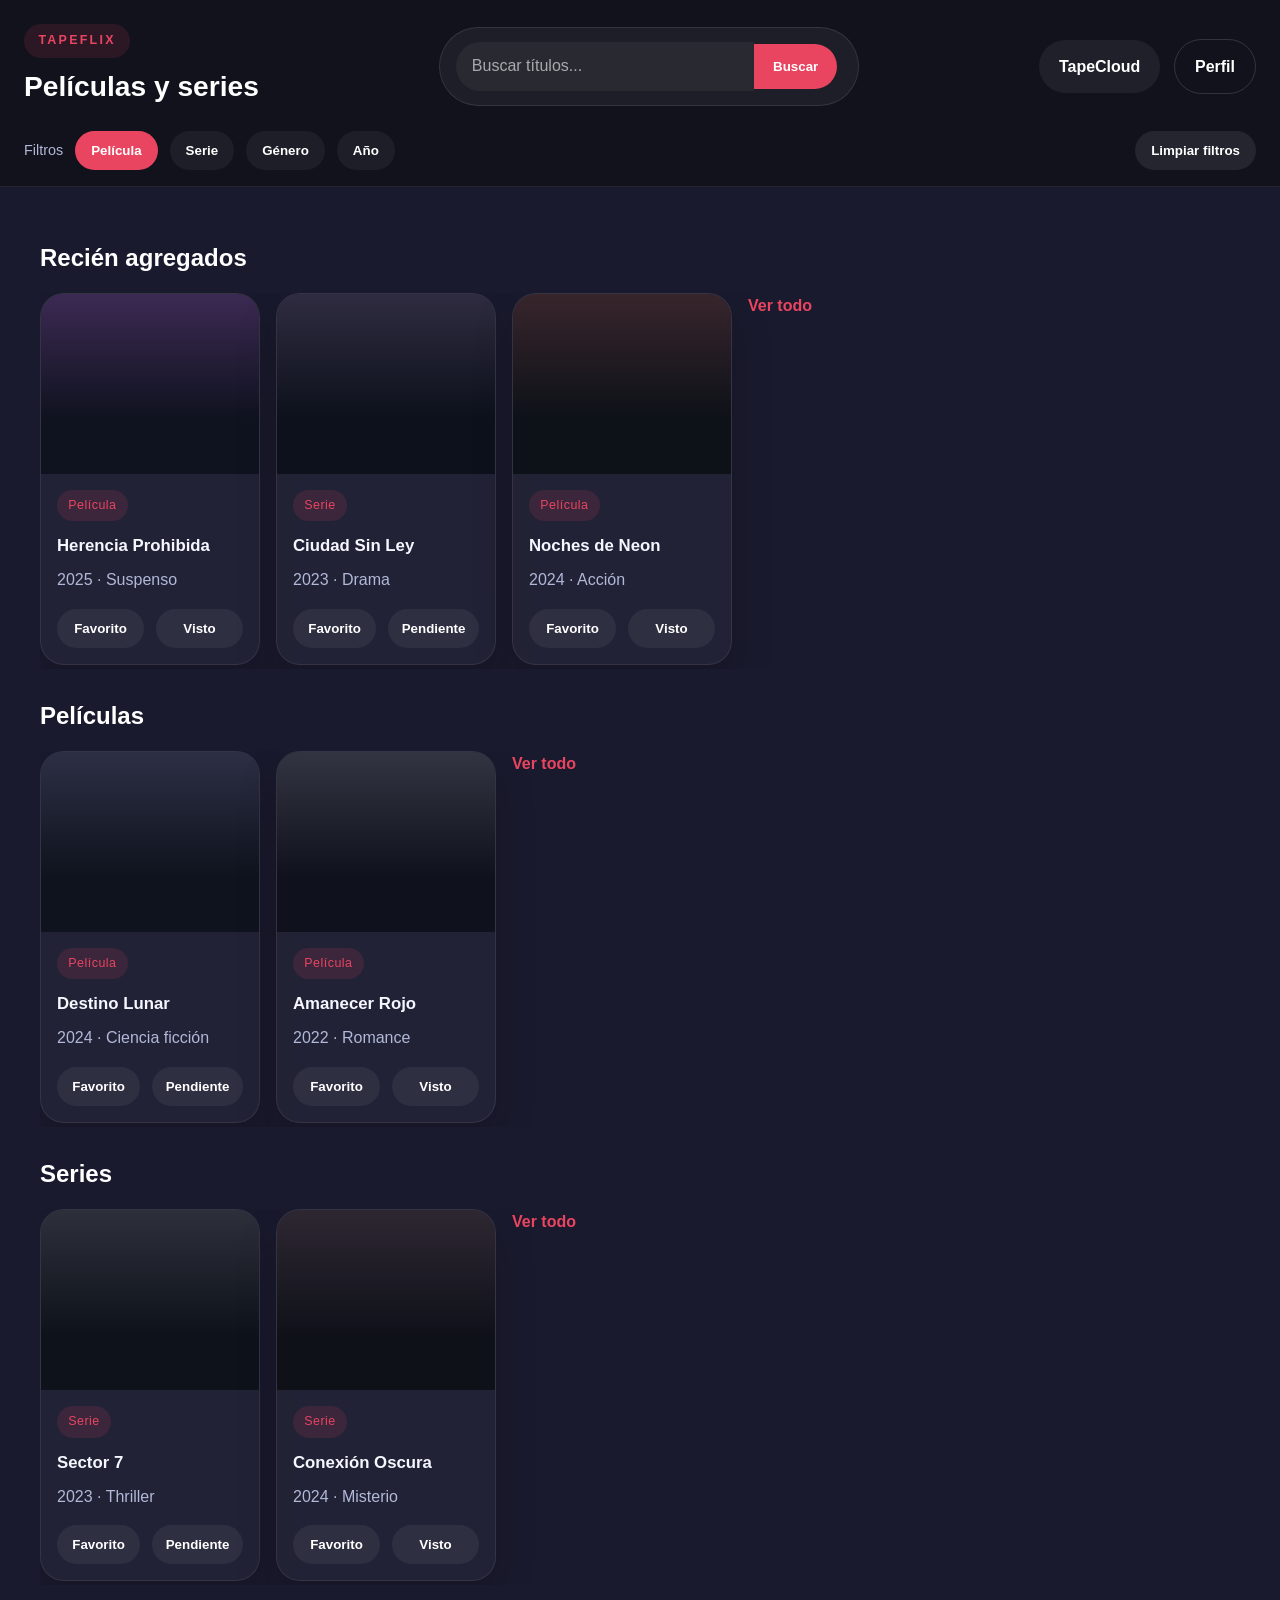
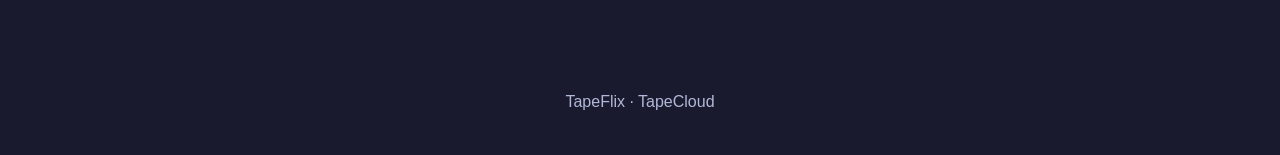
==== tapeflix.html @ 9e310d15 "Add files via upload" ====
﻿<!DOCTYPE html>
<html lang="es">
<head>
  <meta charset="UTF-8" />
  <meta name="viewport" content="width=device-width, initial-scale=1.0" />
  <title>TapeFlix</title>
  <link rel="icon" href="images/TapeFlix.jpeg" type="image/jpeg" />
  <link rel="stylesheet" href="Styles/styles.css" />
  <link rel="stylesheet" href="Styles/tapeflix.css" />
</head>
<body>
  <header class="flix-header">
    <div class="brand-row">
      <div class="brand-info">
        <span class="brand-mark">TAPEFLIX</span>
        <h1>Películas y series</h1>
      </div>
      <div class="search-bar flix-search">
        <input type="search" placeholder="Buscar títulos..." aria-label="Buscar títulos" />
        <button>Buscar</button>
      </div>
      <div class="nav-links">
        <a class="nav-pill" href="index.html">TapeCloud</a>
        <a class="nav-pill outline" href="#">Perfil</a>
      </div>
    </div>
    <div class="filter-row">
      <div class="filter-group">
        <span class="filter-label">Filtros</span>
        <button class="filter-btn active">Película</button>
        <button class="filter-btn">Serie</button>
        <button class="filter-btn">Género</button>
        <button class="filter-btn">Año</button>
      </div>
      <button class="filter-clear">Limpiar filtros</button>
    </div>
  </header>

  <main class="container flix-page">
    <section class="catalog-section">
      <div class="section-header">
        <h2>Recién agregados</h2>
      </div>
      <div class="card-row">
        <article class="media-card">
          <div class="media-cover cover-1"></div>
          <div class="card-body">
            <span class="badge">Película</span>
            <h3>Herencia Prohibida</h3>
            <p>2025 · Suspenso</p>
          </div>
          <div class="card-actions">
            <button class="icon-btn">Favorito</button>
            <button class="icon-btn">Visto</button>
          </div>
        </article>
        <article class="media-card">
          <div class="media-cover cover-2"></div>
          <div class="card-body">
            <span class="badge">Serie</span>
            <h3>Ciudad Sin Ley</h3>
            <p>2023 · Drama</p>
          </div>
          <div class="card-actions">
            <button class="icon-btn">Favorito</button>
            <button class="icon-btn">Pendiente</button>
          </div>
        </article>
        <article class="media-card">
          <div class="media-cover cover-3"></div>
          <div class="card-body">
            <span class="badge">Película</span>
            <h3>Noches de Neon</h3>
            <p>2024 · Acción</p>
          </div>
          <div class="card-actions">
            <button class="icon-btn">Favorito</button>
            <button class="icon-btn">Visto</button>
          </div>
        </article>
        <a class="view-all-card" href="#">Ver todo</a>
      </div>
    </section>

    <section class="catalog-section">
      <div class="section-header">
        <h2>Películas</h2>
      </div>
      <div class="card-row">
        <article class="media-card">
          <div class="media-cover cover-4"></div>
          <div class="card-body">
            <span class="badge">Película</span>
            <h3>Destino Lunar</h3>
            <p>2024 · Ciencia ficción</p>
          </div>
          <div class="card-actions">
            <button class="icon-btn">Favorito</button>
            <button class="icon-btn">Pendiente</button>
          </div>
        </article>
        <article class="media-card">
          <div class="media-cover cover-5"></div>
          <div class="card-body">
            <span class="badge">Película</span>
            <h3>Amanecer Rojo</h3>
            <p>2022 · Romance</p>
          </div>
          <div class="card-actions">
            <button class="icon-btn">Favorito</button>
            <button class="icon-btn">Visto</button>
          </div>
        </article>
        <a class="view-all-card" href="#">Ver todo</a>
      </div>
    </section>

    <section class="catalog-section">
      <div class="section-header">
        <h2>Series</h2>
      </div>
      <div class="card-row">
        <article class="media-card">
          <div class="media-cover cover-6"></div>
          <div class="card-body">
            <span class="badge">Serie</span>
            <h3>Sector 7</h3>
            <p>2023 · Thriller</p>
          </div>
          <div class="card-actions">
            <button class="icon-btn">Favorito</button>
            <button class="icon-btn">Pendiente</button>
          </div>
        </article>
        <article class="media-card">
          <div class="media-cover cover-7"></div>
          <div class="card-body">
            <span class="badge">Serie</span>
            <h3>Conexión Oscura</h3>
            <p>2024 · Misterio</p>
          </div>
          <div class="card-actions">
            <button class="icon-btn">Favorito</button>
            <button class="icon-btn">Visto</button>
          </div>
        </article>
        <a class="view-all-card" href="#">Ver todo</a>
      </div>
    </section>

  </main>

  <footer class="footer">
    <p>TapeFlix · TapeCloud</p>
  </footer>
</body>
</html>
---- Styles/styles.css ----
:root {
  color-scheme: dark;
  --bg: #1A1A2E;
  --surface: #1A1A2E;
  --surface-2: #202040;
  --text: #f5f7ff;
  --muted: #b1b8d8;
  --accent: #E94560;
  --accent-alt: #811a2e;
  --border: rgba(255,255,255,0.08);
  --shadow: 0 20px 60px rgba(0,0,0,0.35);
}

* {
  box-sizing: border-box;
}

html, body {
  margin: 0;
  padding: 0;
  min-height: 100%;
  background: radial-gradient(circle at top, rgba(26, 26, 46, 0.95) 0%, var(--bg) 60%);
  color: var(--text);
  font-family: Verdana, Geneva, Tahoma, sans-serif;
  line-height: 1.6;
}

body {
  display: flex;
  flex-direction: column;
}

img {
  max-width: 100%;
}

a {
  color: var(--accent);
  text-decoration: none;
}

a:hover {
  text-decoration: underline;
}

.hero {
  padding: 3rem 1.5rem 2rem;
  background: linear-gradient(180deg, rgba(26,26,46,0.96), rgba(26,26,46,0.95));
  border-bottom: 1px solid rgba(255,255,255,0.05);
}

.hero__content {
  max-width: 900px;
  margin: 0 auto;
}

.eyebrow {
  margin: 0 0 0.75rem;
  font-size: 0.9rem;
  letter-spacing: 0.18em;
  text-transform: uppercase;
  color: var(--muted);
}

.hero h1 {
  margin: 0;
  font-size: clamp(2.1rem, 4vw, 3.4rem);
}

.hero__subtitle {
  margin: 1rem 0 0;
  color: var(--muted);
  max-width: 700px;
}

.container {
  width: min(1200px, calc(100% - 2rem));
  margin: 0 auto;
  padding: 2rem 0 4rem;
  display: grid;
  grid-template-columns: 280px minmax(0, 1fr);
  gap: 2rem;
}

.toc {
  position: sticky;
  top: 1rem;
  align-self: start;
  background: rgba(19,21,36,0.95);
  border: 1px solid var(--border);
  border-radius: 24px;
  padding: 1.5rem;
}

.toc h2 {
  margin-top: 0;
  font-size: 1.2rem;
}

.toc ul {
  list-style: none;
  padding: 0;
  margin: 1rem 0 0;
}

.toc li {
  margin-bottom: 0.85rem;
}

.toc a {
  color: var(--text);
}

.card {
  background: rgba(27,30,47,0.96);
  border: 1px solid var(--border);
  border-radius: 24px;
  padding: 1.75rem;
  box-shadow: var(--shadow);
}

.card + .card {
  margin-top: 1.5rem;
}

.card h2 {
  margin-top: 0;
  color: #fff;
}

.card h3 {
  margin-bottom: 0.75rem;
}

.card p,
.card li,
.card strong,
.card span {
  color: var(--text);
}

.card ul,
.card ol {
  margin: 1rem 0 0;
  padding-left: 1.4rem;
}

.card-grid,
.card-grid-2,
.design-grid {
  display: grid;
  gap: 1rem;
  margin-top: 1rem;
}

.card-grid {
  grid-template-columns: repeat(auto-fit, minmax(180px, 1fr));
}

.card-grid-2 {
  grid-template-columns: repeat(auto-fit, minmax(240px, 1fr));
}

.design-grid {
  grid-template-columns: repeat(auto-fit, minmax(200px, 1fr));
}

.stat,
.design-grid article {
  background: rgba(14,16,29,0.92);
  border: 1px solid rgba(255,255,255,0.06);
  border-radius: 18px;
  padding: 1rem;
}

.stat strong {
  display: block;
  margin-bottom: 0.6rem;
  color: var(--muted);
}

.stat span,
.design-grid p {
  font-size: 0.98rem;
}

.architecture-box {
  background: rgba(13,15,25,0.95);
  border: 1px solid rgba(255,255,255,0.08);
  border-radius: 20px;
  padding: 1rem;
  margin: 1rem 0;
}

.architecture-box .arch-title {
  margin: 0 0 0.75rem;
  font-weight: 700;
}

.architecture-box pre {
  margin: 0;
  font-family: ui-monospace, SFMono-Regular, Menlo, Monaco, Consolas, monospace;
  color: #c7d2fe;
  white-space: pre-wrap;
}

.accent {
  display: inline-block;
  padding: 0.2rem 0.5rem;
  border-radius: 0.5rem;
  color: #fff;
  font-weight: 700;
}

.accent.red {
  background: #e50914;
}

.accent.blue {
  background: #004a7b;
}

.footer {
  text-align: center;
  padding: 1.5rem 1rem;
  color: var(--muted);
}

@media (max-width: 980px) {
  .container {
    grid-template-columns: 1fr;
  }

  .toc {
    position: static;
  }
}

@media (max-width: 640px) {
  .hero {
    padding-top: 2rem;
  }

  .hero h1 {
    font-size: 2rem;
  }

  .card {
    padding: 1.25rem;
  }
}


.top-bar {
  position: sticky;
  top: 0;
  z-index: 20;
  background: rgba(9, 11, 20, 0.95);
  border-bottom: 1px solid rgba(255, 255, 255, 0.08);
  padding: 1rem 2rem;
  display: flex;
  align-items: center;
  justify-content: space-between;
  gap: 1.5rem;
}

.brand-block {
  display: flex;
  align-items: center;
  gap: 1rem;
}

.brand-logo {
  width: 50px;
  height: 50px;
  border-radius: 18px;
  background: rgba(255, 255, 255, 0.08);
  padding: 0.6rem;
}

.brand-copy h1 {
  margin: 0;
  font-size: 1.3rem;
  display: inline-flex;
  align-items: center;
  gap: 0.75rem;
}

.title-logo {
  width: 46px;
  height: 46px;
  border-radius: 14px;
  background: rgba(255, 255, 255, 0.08);
  padding: 0.35rem;
  flex-shrink: 0;
}

.brand-copy .eyebrow {
  margin: 0 0 0.35rem;
  color: #9bb4ff;
  letter-spacing: 0.18em;
  text-transform: uppercase;
  font-size: 0.8rem;
}

.search-bar {
  min-width: 240px;
  max-width: 420px;
  display: flex;
  align-items: center;
  background: rgba(255, 255, 255, 0.05);
  border: 1px solid rgba(255, 255, 255, 0.1);
  border-radius: 999px;
  padding: 0.9rem 1rem;
}

.search-bar input {
  width: 100%;
  border: none;
  background: transparent;
  color: var(--text);
  font-size: 1rem;
  outline: none;
  padding: 0.25rem 0;
}

.search-bar input::placeholder {
  color: rgba(255, 255, 255, 0.6);
}

.tapeflix-card .panel-content {
  max-width: 360px;
}

.image-button {
  display: inline-block;
  border-radius: 28px;
  overflow: hidden;
  border: 1px solid rgba(255, 255, 255, 0.12);
  box-shadow: 0 25px 45px rgba(0, 0, 0, 0.22);
  margin-top: 1.75rem;
  transition: transform 0.2s ease, box-shadow 0.2s ease;
  cursor: pointer;
}

.image-button:hover {
  transform: translateY(-4px);
  box-shadow: 0 32px 55px rgba(0, 0, 0, 0.28);
}

.tapeflix-card .panel-content .panel-icon {
  width: 100%;
  max-width: 320px;
  display: block;
  height: auto;
}

.split-screen {
  min-height: calc(100vh - 92px);
  display: grid;
  grid-template-columns: 1fr 1fr;
}

.split-panel {
  position: relative;
  display: flex;
  align-items: center;
  justify-content: center;
  padding: 3rem;
  overflow: hidden;
  transition: transform 0.35s ease;
}

.split-panel:hover {
  transform: scale(1.01);
}

.left-panel {
  background: radial-gradient(circle at top left, rgba(255, 255, 255, 0.06), transparent 28%),
    linear-gradient(180deg, #10162b 0%, #171b34 100%);
  border-right: 1px solid rgba(255, 255, 255, 0.08);
}

.right-panel {
  background: radial-gradient(circle at top right, rgba(233, 69, 96, 0.18), transparent 28%),
    linear-gradient(180deg, #12132b 0%, #181a32 100%);
}

.split-panel::before {
  content: '';
  position: absolute;
  inset: 0;
  background: linear-gradient(180deg, rgba(255,255,255,0.03), transparent 45%, rgba(255,255,255,0.03));
  pointer-events: none;
}

.panel-content {
  position: relative;
  z-index: 1;
  max-width: 420px;
}

.split-panel .eyebrow {
  margin: 0 0 1rem;
  color: #9bb4ff;
}

.split-panel h1 {
  margin: 0 0 1rem;
  font-size: clamp(2.2rem, 4vw, 3rem);
  line-height: 1.05;
}

.split-panel p {
  color: #d0d7ff;
  max-width: 36rem;
}

.split-button {
  display: inline-flex;
  align-items: center;
  justify-content: center;
  margin-top: 2rem;
  padding: 1rem 1.75rem;
  border-radius: 999px;
  border: 1px solid transparent;
  background: linear-gradient(135deg, rgba(233, 69, 96, 0.95) 0%, var(--accent) 100%);
  color: #fff;
  font-weight: 700;
  letter-spacing: 0.01em;
  text-decoration: none;
  box-shadow: 0 20px 50px rgba(233, 69, 96, 0.18);
  transition: transform 0.25s ease, box-shadow 0.25s ease, filter 0.25s ease;
}

.split-button:hover {
  transform: translateY(-3px);
  box-shadow: 0 28px 70px rgba(229, 9, 20, 0.24);
}

.split-button.outline {
  background: rgba(255, 255, 255, 0.06);
  color: #d8e0ff;
  border-color: rgba(255, 255, 255, 0.16);
  box-shadow: 0 12px 35px rgba(0, 0, 0, 0.22);
}

.footer-split {
  text-align: center;
  padding: 1.25rem;
  background: #090b18;
}

@media (max-width: 920px) {
  .split-screen {
    grid-template-columns: 1fr;
  }

  .split-panel {
    min-height: 50vh;
  }
}
---- Styles/tapeflix.css ----
.flix-header {
  background: rgba(17, 18, 28, 0.96);
  border-bottom: 1px solid rgba(255,255,255,0.08);
  padding: 1.5rem 1.5rem 1rem;
}

.brand-row {
  display: flex;
  align-items: center;
  gap: 1rem;
  flex-wrap: wrap;
  justify-content: space-between;
}

.brand-info h1 {
  margin: 0.35rem 0 0;
  color: #fff;
  font-size: clamp(1.75rem, 2.2vw, 2.6rem);
}

.brand-mark {
  display: inline-flex;
  padding: 0.45rem 0.9rem;
  border-radius: 999px;
  background: rgba(233, 69, 96, 0.12);
  color: #E94560;
  font-weight: 700;
  letter-spacing: 0.18em;
  text-transform: uppercase;
  font-size: 0.78rem;
}

.flix-search {
  flex: 1;
  max-width: 420px;
  min-width: 260px;
}

.flix-search input {
  width: calc(100% - 88px);
  border: none;
  background: rgba(255,255,255,0.05);
  color: var(--text);
  padding: 0.95rem 1rem;
  border-radius: 999px 0 0 999px;
  outline: none;
}

.flix-search button {
  border: none;
  background: var(--accent);
  color: #fff;
  padding: 0.95rem 1.2rem;
  border-radius: 0 999px 999px 0;
  cursor: pointer;
  font-weight: 700;
}

.nav-links {
  display: flex;
  align-items: center;
  gap: 0.85rem;
  flex-wrap: wrap;
}

.nav-pill {
  display: inline-flex;
  align-items: center;
  justify-content: center;
  padding: 0.85rem 1.25rem;
  border-radius: 999px;
  background: rgba(255,255,255,0.06);
  color: #fff;
  text-decoration: none;
  font-weight: 700;
}

.nav-pill.outline {
  border: 1px solid rgba(255,255,255,0.14);
  background: transparent;
}

.filter-row {
  display: flex;
  justify-content: space-between;
  align-items: center;
  margin-top: 1.35rem;
  gap: 1rem;
  flex-wrap: wrap;
}

.filter-group {
  display: flex;
  align-items: center;
  gap: 0.75rem;
  flex-wrap: wrap;
}

.filter-label {
  color: var(--muted);
  font-size: 0.9rem;
}

.filter-btn,
.filter-clear {
  border: none;
  border-radius: 999px;
  padding: 0.75rem 1rem;
  cursor: pointer;
  font-weight: 700;
  color: #fff;
}

.filter-btn {
  background: rgba(255,255,255,0.05);
}

.filter-btn.active {
  background: var(--accent);
}

.filter-clear {
  background: rgba(255,255,255,0.08);
}

.flix-page {
  display: block;
  margin: 0 auto;
  padding-top: 1.5rem;
}

.catalog-section {
  margin-top: 1.75rem;
}

.section-header {
  display: flex;
  justify-content: space-between;
  align-items: center;
  gap: 1rem;
  margin-bottom: 1rem;
}

.section-header h2 {
  margin: 0;
  color: #fff;
}

.view-all {
  color: var(--accent);
  font-weight: 700;
  text-decoration: none;
}

.view-all-card {
  flex: 0 0 auto;
  display: inline-flex;
  align-items: center;
  justify-content: center;
  padding: 0;
  border: none;
  background: transparent;
  color: var(--accent);
  font-weight: 700;
  text-decoration: none;
  white-space: nowrap;
}

.card-row {
  display: flex;
  gap: 1rem;
  overflow-x: auto;
  padding-bottom: 0.25rem;
  align-items: flex-start;
}

.media-card {
  min-width: 220px;
  background: rgba(255,255,255,0.04);
  border: 1px solid rgba(255,255,255,0.08);
  border-radius: 24px;
  overflow: hidden;
  box-shadow: 0 20px 40px rgba(0,0,0,0.18);
  transition: transform 0.2s ease, border-color 0.2s ease;
}

.media-card:hover {
  transform: translateY(-4px);
  border-color: rgba(233,69,96,0.35);
}

.media-cover {
  min-height: 180px;
  background-size: cover;
  background-position: center;
}

.cover-1 { background: linear-gradient(180deg, #3c2a53 0%, #0f121f 70%), url(''); }
.cover-2 { background: linear-gradient(180deg, #2f2b40 0%, #0c111b 70%), url(''); }
.cover-3 { background: linear-gradient(180deg, #38252c 0%, #0d1118 70%), url(''); }
.cover-4 { background: linear-gradient(180deg, #2d2f45 0%, #0e131d 70%), url(''); }
.cover-5 { background: linear-gradient(180deg, #333441 0%, #0f121d 70%), url(''); }
.cover-6 { background: linear-gradient(180deg, #2d303a 0%, #0e121b 70%), url(''); }
.cover-7 { background: linear-gradient(180deg, #2e2732 0%, #0f1119 70%), url(''); }

.card-body {
  padding: 1rem;
}

.badge {
  display: inline-flex;
  padding: 0.35rem 0.7rem;
  border-radius: 999px;
  background: rgba(233,69,96,0.12);
  color: #E94560;
  font-size: 0.78rem;
  letter-spacing: 0.04em;
  margin-bottom: 0.75rem;
}

.card-body h3 {
  margin: 0 0 0.45rem;
  font-size: 1.05rem;
}

.card-body p {
  margin: 0;
  color: var(--muted);
}

.card-actions {
  display: flex;
  gap: 0.75rem;
  padding: 0 1rem 1rem;
}

.icon-btn {
  flex: 1;
  border: none;
  border-radius: 999px;
  background: rgba(255,255,255,0.06);
  color: #fff;
  padding: 0.75rem 0.85rem;
  cursor: pointer;
  font-weight: 700;
}

.empty-state {
  margin-top: 1.75rem;
  padding: 2rem;
  background: rgba(255,255,255,0.04);
  border: 1px solid rgba(255,255,255,0.08);
}

.empty-state h2,
.empty-state p {
  color: #fff;
}

@media (max-width: 980px) {
  .flix-search input {
    width: 100%;
  }

  .brand-row,
  .filter-row {
    flex-direction: column;
    align-items: stretch;
  }
}

@media (max-width: 720px) {
  .card-row {
    flex-wrap: wrap;
    overflow-x: visible;
  }

  .media-card {
    min-width: auto;
    width: 100%;
  }
}
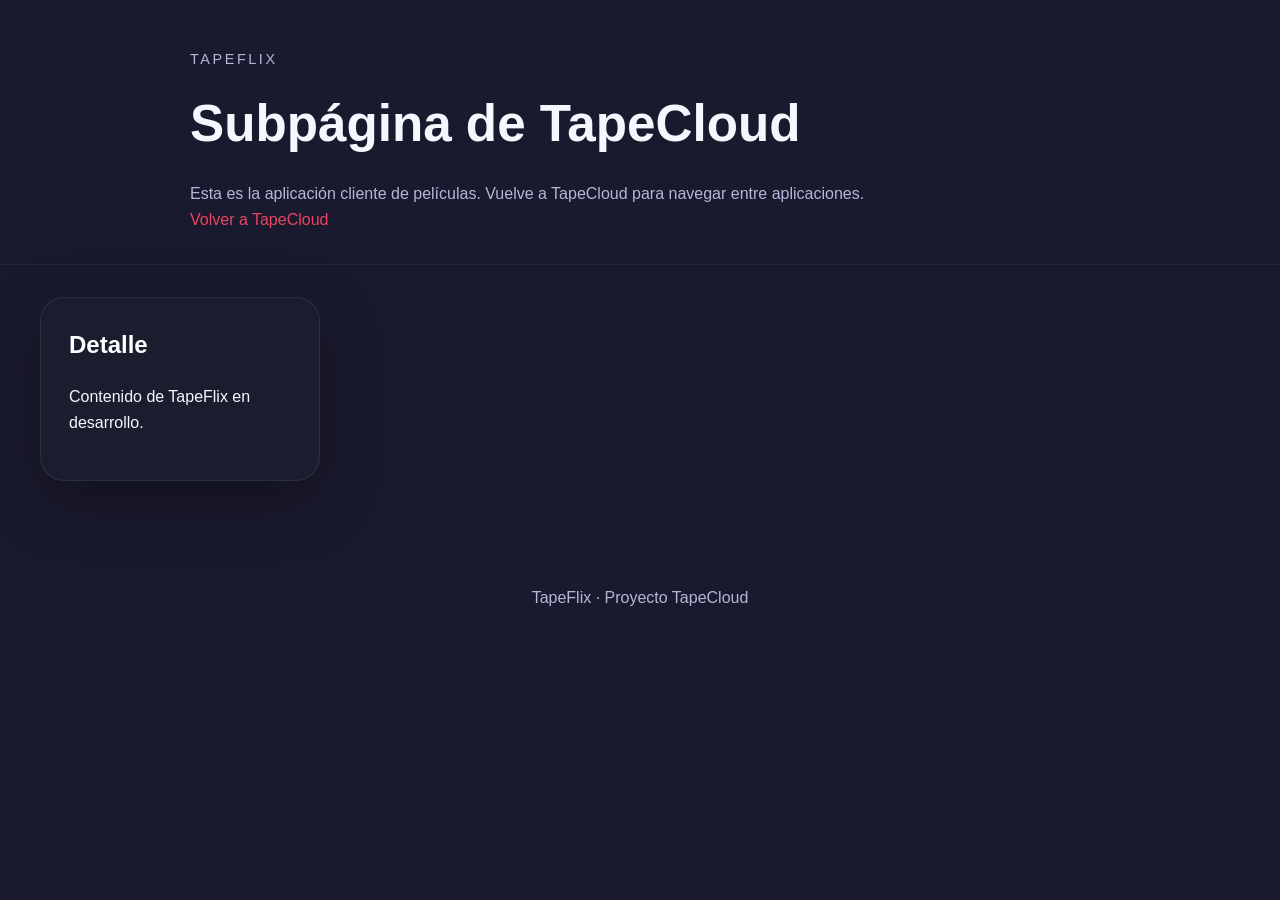
==== commit 4d9eac51: "Add files via upload" ====
--- a/tapeflix.html
+++ b/tapeflix.html
@@ -4,154 +4,29 @@
   <meta charset="UTF-8" />
   <meta name="viewport" content="width=device-width, initial-scale=1.0" />
   <title>TapeFlix</title>
-  <link rel="icon" href="images/TapeFlix.jpeg" type="image/jpeg" />
   <link rel="stylesheet" href="Styles/styles.css" />
-  <link rel="stylesheet" href="Styles/tapeflix.css" />
 </head>
 <body>
-  <header class="flix-header">
-    <div class="brand-row">
-      <div class="brand-info">
-        <span class="brand-mark">TAPEFLIX</span>
-        <h1>Películas y series</h1>
-      </div>
-      <div class="search-bar flix-search">
-        <input type="search" placeholder="Buscar títulos..." aria-label="Buscar títulos" />
-        <button>Buscar</button>
-      </div>
-      <div class="nav-links">
-        <a class="nav-pill" href="index.html">TapeCloud</a>
-        <a class="nav-pill outline" href="#">Perfil</a>
+  <header class="hero">
+    <div class="hero__content">
+      <p class="eyebrow">TapeFlix</p>
+      <h1>Subpágina de TapeCloud</h1>
+      <p class="hero__subtitle">
+        Esta es la aplicación cliente de películas. Vuelve a TapeCloud para navegar entre aplicaciones.
+      </p>
+      <div class="button-group">
+        <a class="button secondary" href="index.html">Volver a TapeCloud</a>
       </div>
     </div>
-    <div class="filter-row">
-      <div class="filter-group">
-        <span class="filter-label">Filtros</span>
-        <button class="filter-btn active">Película</button>
-        <button class="filter-btn">Serie</button>
-        <button class="filter-btn">Género</button>
-        <button class="filter-btn">Año</button>
-      </div>
-      <button class="filter-clear">Limpiar filtros</button>
-    </div>
   </header>
-
-  <main class="container flix-page">
-    <section class="catalog-section">
-      <div class="section-header">
-        <h2>Recién agregados</h2>
-      </div>
-      <div class="card-row">
-        <article class="media-card">
-          <div class="media-cover cover-1"></div>
-          <div class="card-body">
-            <span class="badge">Película</span>
-            <h3>Herencia Prohibida</h3>
-            <p>2025 · Suspenso</p>
-          </div>
-          <div class="card-actions">
-            <button class="icon-btn">Favorito</button>
-            <button class="icon-btn">Visto</button>
-          </div>
-        </article>
-        <article class="media-card">
-          <div class="media-cover cover-2"></div>
-          <div class="card-body">
-            <span class="badge">Serie</span>
-            <h3>Ciudad Sin Ley</h3>
-            <p>2023 · Drama</p>
-          </div>
-          <div class="card-actions">
-            <button class="icon-btn">Favorito</button>
-            <button class="icon-btn">Pendiente</button>
-          </div>
-        </article>
-        <article class="media-card">
-          <div class="media-cover cover-3"></div>
-          <div class="card-body">
-            <span class="badge">Película</span>
-            <h3>Noches de Neon</h3>
-            <p>2024 · Acción</p>
-          </div>
-          <div class="card-actions">
-            <button class="icon-btn">Favorito</button>
-            <button class="icon-btn">Visto</button>
-          </div>
-        </article>
-        <a class="view-all-card" href="#">Ver todo</a>
-      </div>
+  <main class="container main-page">
+    <section class="card">
+      <h2>Detalle</h2>
+      <p>Contenido de TapeFlix en desarrollo.</p>
     </section>
-
-    <section class="catalog-section">
-      <div class="section-header">
-        <h2>Películas</h2>
-      </div>
-      <div class="card-row">
-        <article class="media-card">
-          <div class="media-cover cover-4"></div>
-          <div class="card-body">
-            <span class="badge">Película</span>
-            <h3>Destino Lunar</h3>
-            <p>2024 · Ciencia ficción</p>
-          </div>
-          <div class="card-actions">
-            <button class="icon-btn">Favorito</button>
-            <button class="icon-btn">Pendiente</button>
-          </div>
-        </article>
-        <article class="media-card">
-          <div class="media-cover cover-5"></div>
-          <div class="card-body">
-            <span class="badge">Película</span>
-            <h3>Amanecer Rojo</h3>
-            <p>2022 · Romance</p>
-          </div>
-          <div class="card-actions">
-            <button class="icon-btn">Favorito</button>
-            <button class="icon-btn">Visto</button>
-          </div>
-        </article>
-        <a class="view-all-card" href="#">Ver todo</a>
-      </div>
-    </section>
-
-    <section class="catalog-section">
-      <div class="section-header">
-        <h2>Series</h2>
-      </div>
-      <div class="card-row">
-        <article class="media-card">
-          <div class="media-cover cover-6"></div>
-          <div class="card-body">
-            <span class="badge">Serie</span>
-            <h3>Sector 7</h3>
-            <p>2023 · Thriller</p>
-          </div>
-          <div class="card-actions">
-            <button class="icon-btn">Favorito</button>
-            <button class="icon-btn">Pendiente</button>
-          </div>
-        </article>
-        <article class="media-card">
-          <div class="media-cover cover-7"></div>
-          <div class="card-body">
-            <span class="badge">Serie</span>
-            <h3>Conexión Oscura</h3>
-            <p>2024 · Misterio</p>
-          </div>
-          <div class="card-actions">
-            <button class="icon-btn">Favorito</button>
-            <button class="icon-btn">Visto</button>
-          </div>
-        </article>
-        <a class="view-all-card" href="#">Ver todo</a>
-      </div>
-    </section>
-
   </main>
-
   <footer class="footer">
-    <p>TapeFlix · TapeCloud</p>
+    <p>TapeFlix · Proyecto TapeCloud</p>
   </footer>
 </body>
 </html>
--- a/Styles/styles.css
+++ b/Styles/styles.css
@@ -460,3 +460,470 @@
     min-height: 50vh;
   }
 }
+
+.auth-page,
+.portal-page,
+.admin-page {
+  min-height: 100vh;
+  background: var(--bg);
+}
+
+.auth-container {
+  width: min(520px, calc(100% - 2rem));
+  margin: 0 auto;
+  min-height: calc(100vh - 2rem);
+  display: grid;
+  place-content: center;
+  padding: 1rem 0;
+}
+
+.auth-card {
+  background: rgba(14, 16, 29, 0.96);
+  border: 1px solid var(--border);
+  border-radius: 32px;
+  padding: 2rem;
+  box-shadow: var(--shadow);
+}
+
+.auth-logo {
+  width: 72px;
+  height: 72px;
+  border-radius: 22px;
+  background: rgba(255, 255, 255, 0.06);
+  padding: 1rem;
+  display: block;
+  margin-bottom: 1rem;
+}
+
+.auth-copy h1 {
+  margin: 0.35rem 0 0;
+  font-size: clamp(2rem, 3vw, 2.8rem);
+}
+
+.auth-form {
+  margin-top: 1.6rem;
+}
+
+.form-group {
+  display: grid;
+  gap: 0.55rem;
+  margin-bottom: 1rem;
+}
+
+.form-group label {
+  color: var(--muted);
+  font-size: 0.95rem;
+}
+
+.auth-form input,
+.auth-form select {
+  width: 100%;
+  border: 1px solid rgba(255, 255, 255, 0.12);
+  border-radius: 20px;
+  background: rgba(255, 255, 255, 0.04);
+  color: var(--text);
+  padding: 0.95rem 1rem;
+  outline: none;
+}
+
+.auth-form input:focus,
+.auth-form select:focus {
+  border-color: var(--accent);
+  box-shadow: 0 0 0 4px rgba(233, 69, 96, 0.12);
+}
+
+.primary-button {
+  display: inline-flex;
+  align-items: center;
+  justify-content: center;
+  padding: 1rem 1.4rem;
+  border-radius: 999px;
+  border: none;
+  background: var(--accent);
+  color: #fff;
+  font-weight: 700;
+  cursor: pointer;
+  text-decoration: none;
+}
+
+.text-link {
+  color: var(--accent);
+  font-weight: 700;
+}
+
+.text-link.subtle {
+  color: rgba(255, 255, 255, 0.72);
+}
+
+.form-help,
+.sidebar-note,
+.app-card p,
+.profile-summary .card p {
+  color: var(--muted);
+}
+
+.auth-links {
+  margin-top: 1.35rem;
+}
+
+.form-note {
+  margin: 0.5rem 0 1.2rem;
+  color: #a0a9cf;
+  font-size: 0.95rem;
+}
+
+.error-text {
+  margin: 0;
+  color: #ff8f9d;
+  font-size: 0.95rem;
+}
+
+.hidden {
+  display: none;
+}
+
+.strength-meter {
+  display: grid;
+  gap: 0.75rem;
+  margin-bottom: 1rem;
+}
+
+.strength-track {
+  width: 100%;
+  height: 0.85rem;
+  background: rgba(255, 255, 255, 0.08);
+  border-radius: 999px;
+  overflow: hidden;
+}
+
+.strength-bar {
+  display: block;
+  height: 100%;
+  width: 55%;
+  background: linear-gradient(90deg, var(--accent), #ff6574);
+  border-radius: 999px;
+}
+
+.admin-layout {
+  display: grid;
+  grid-template-columns: 280px minmax(0, 1fr);
+  gap: 1.5rem;
+  min-height: 100vh;
+}
+
+.sidebar {
+  background: rgba(14, 16, 29, 0.98);
+  border-right: 1px solid var(--border);
+  padding: 2rem 1.5rem;
+  display: flex;
+  flex-direction: column;
+  gap: 2rem;
+  position: sticky;
+  top: 0;
+  align-self: start;
+}
+
+.sidebar-brand {
+  display: flex;
+  align-items: center;
+  gap: 1rem;
+}
+
+.sidebar-brand img {
+  width: 50px;
+  height: 50px;
+  border-radius: 18px;
+  background: rgba(255, 255, 255, 0.06);
+  padding: 0.8rem;
+}
+
+.sidebar-brand h2 {
+  margin: 0;
+}
+
+.sidebar-nav {
+  display: flex;
+  flex-direction: column;
+  gap: 0.75rem;
+}
+
+.sidebar-link {
+  display: inline-flex;
+  align-items: center;
+  padding: 0.95rem 1rem;
+  border-radius: 18px;
+  color: var(--text);
+  background: rgba(255, 255, 255, 0.03);
+  text-decoration: none;
+  font-weight: 700;
+}
+
+.sidebar-link.active,
+.sidebar-link:hover {
+  background: rgba(233, 69, 96, 0.12);
+  color: #fff;
+}
+
+.topbar-admin {
+  display: flex;
+  align-items: center;
+  justify-content: space-between;
+  gap: 1rem;
+  position: sticky;
+  top: 0;
+  z-index: 10;
+  background: rgba(14, 16, 29, 0.96);
+  border-bottom: 1px solid var(--border);
+  padding-bottom: 1rem;
+  margin-bottom: 1.5rem;
+}
+
+.topbar-actions {
+  display: flex;
+  align-items: center;
+  gap: 0.85rem;
+  flex-wrap: wrap;
+}
+
+.button-outline {
+  display: inline-flex;
+  align-items: center;
+  justify-content: center;
+  padding: 0.85rem 1rem;
+  border-radius: 999px;
+  border: 1px solid rgba(255, 255, 255, 0.18);
+  background: transparent;
+  color: var(--text);
+  text-decoration: none;
+  font-weight: 700;
+  cursor: pointer;
+}
+
+.small-button {
+  padding: 0.65rem 0.9rem;
+  font-size: 0.95rem;
+}
+
+.sidebar-footer {
+  margin-top: auto;
+}
+
+.admin-main {
+  padding: 2rem 2rem 3rem;
+}
+
+.admin-content {
+  display: grid;
+  gap: 1.5rem;
+}
+
+.card-header {
+  display: flex;
+  align-items: center;
+  justify-content: space-between;
+  gap: 1rem;
+  margin-bottom: 1rem;
+}
+
+.table-wrap {
+  overflow-x: auto;
+}
+
+.data-table {
+  width: 100%;
+  border-collapse: collapse;
+  min-width: 720px;
+}
+
+.data-table th,
+.data-table td {
+  padding: 1rem 1rem;
+  text-align: left;
+  border-bottom: 1px solid rgba(255, 255, 255, 0.08);
+}
+
+.data-table th {
+  color: var(--muted);
+  font-weight: 700;
+}
+
+.status-pill {
+  display: inline-flex;
+  align-items: center;
+  padding: 0.4rem 0.85rem;
+  border-radius: 999px;
+  font-size: 0.9rem;
+  font-weight: 700;
+}
+
+.status-active {
+  background: rgba(35, 147, 90, 0.16);
+  color: #7fe0a9;
+}
+
+.status-suspended {
+  background: rgba(233, 69, 96, 0.15);
+  color: #ff8f9d;
+}
+
+.table-actions {
+  display: flex;
+  gap: 0.5rem;
+  flex-wrap: wrap;
+}
+
+.action-pill {
+  padding: 0.65rem 0.9rem;
+  border-radius: 999px;
+  border: none;
+  background: rgba(233, 69, 96, 0.14);
+  color: var(--text);
+  font-weight: 700;
+  cursor: pointer;
+}
+
+.action-pill.outline {
+  background: transparent;
+  border: 1px solid rgba(255, 255, 255, 0.12);
+}
+
+.panel-drawer {
+  background: rgba(255, 255, 255, 0.03);
+  border: 1px solid var(--border);
+  border-radius: 24px;
+  padding: 1.5rem;
+  max-width: 360px;
+}
+
+.drawer-header {
+  margin-bottom: 1rem;
+}
+
+.portal-header {
+  display: flex;
+  align-items: center;
+  justify-content: space-between;
+  gap: 0.75rem;
+  padding: 0.2rem 1.5rem;
+  background: rgba(14, 16, 29, 0.95);
+  border-bottom: 1px solid var(--border);
+  position: sticky;
+  top: 0;
+  z-index: 10;
+}
+
+.portal-content {
+  width: min(1200px, calc(100% - 2rem));
+  margin: 0 auto;
+  padding: 2rem 0 3rem;
+  display: grid;
+  grid-template-columns: minmax(0, 1fr) 300px;
+  gap: 1.5rem;
+}
+
+.apps-grid {
+  display: grid;
+  gap: 1.25rem;
+  grid-template-columns: repeat(auto-fit, minmax(240px, 1fr));
+}
+
+.app-card {
+  background: rgba(14, 16, 29, 0.96);
+  border: 1px solid var(--border);
+  border-radius: 28px;
+  padding: 1.75rem;
+  display: flex;
+  flex-direction: column;
+  gap: 1rem;
+  box-shadow: var(--shadow);
+}
+
+.app-card.admin-card {
+  min-height: 320px;
+}
+
+.app-card.admin-card .primary-button {
+  margin-top: auto;
+  align-self: flex-end;
+}
+
+.admin-launch {
+  position: fixed;
+  bottom: 1.5rem;
+  left: 1.5rem;
+  display: inline-flex;
+  align-items: center;
+  justify-content: center;
+  padding: 0.85rem 1rem;
+  border-radius: 999px;
+  border: none;
+  background: var(--accent);
+  color: #fff;
+  font-weight: 700;
+  text-decoration: none;
+  box-shadow: 0 18px 40px rgba(0, 0, 0, 0.25);
+  z-index: 20;
+}
+
+@media (max-width: 720px) {
+  .admin-launch {
+    left: 1rem;
+    bottom: 1rem;
+  }
+}
+
+.app-logo {
+  width: 56px;
+  height: 56px;
+  border-radius: 18px;
+  display: flex;
+  align-items: center;
+  justify-content: center;
+  color: #fff;
+  font-weight: 700;
+  font-size: 1rem;
+}
+
+.app-logo-cloud {
+  background: linear-gradient(135deg, #4f61ff, #1d2951);
+}
+
+.app-logo-film {
+  background: linear-gradient(135deg, #e94560, #771d39);
+}
+
+.app-logo-music {
+  background: linear-gradient(135deg, #ff9f43, #6e3f00);
+}
+
+.app-card h2 {
+  margin: 0;
+  font-size: 1.25rem;
+}
+
+.app-card p {
+  margin: 0;
+  color: var(--muted);
+  line-height: 1.6;
+}
+
+.profile-summary .card {
+  padding: 1.5rem;
+}
+
+@media (max-width: 980px) {
+  .admin-layout,
+  .portal-content {
+    grid-template-columns: 1fr;
+  }
+
+  .sidebar {
+    position: static;
+    min-height: auto;
+  }
+
+  .auth-container {
+    padding-top: 2rem;
+    min-height: auto;
+  }
+}
